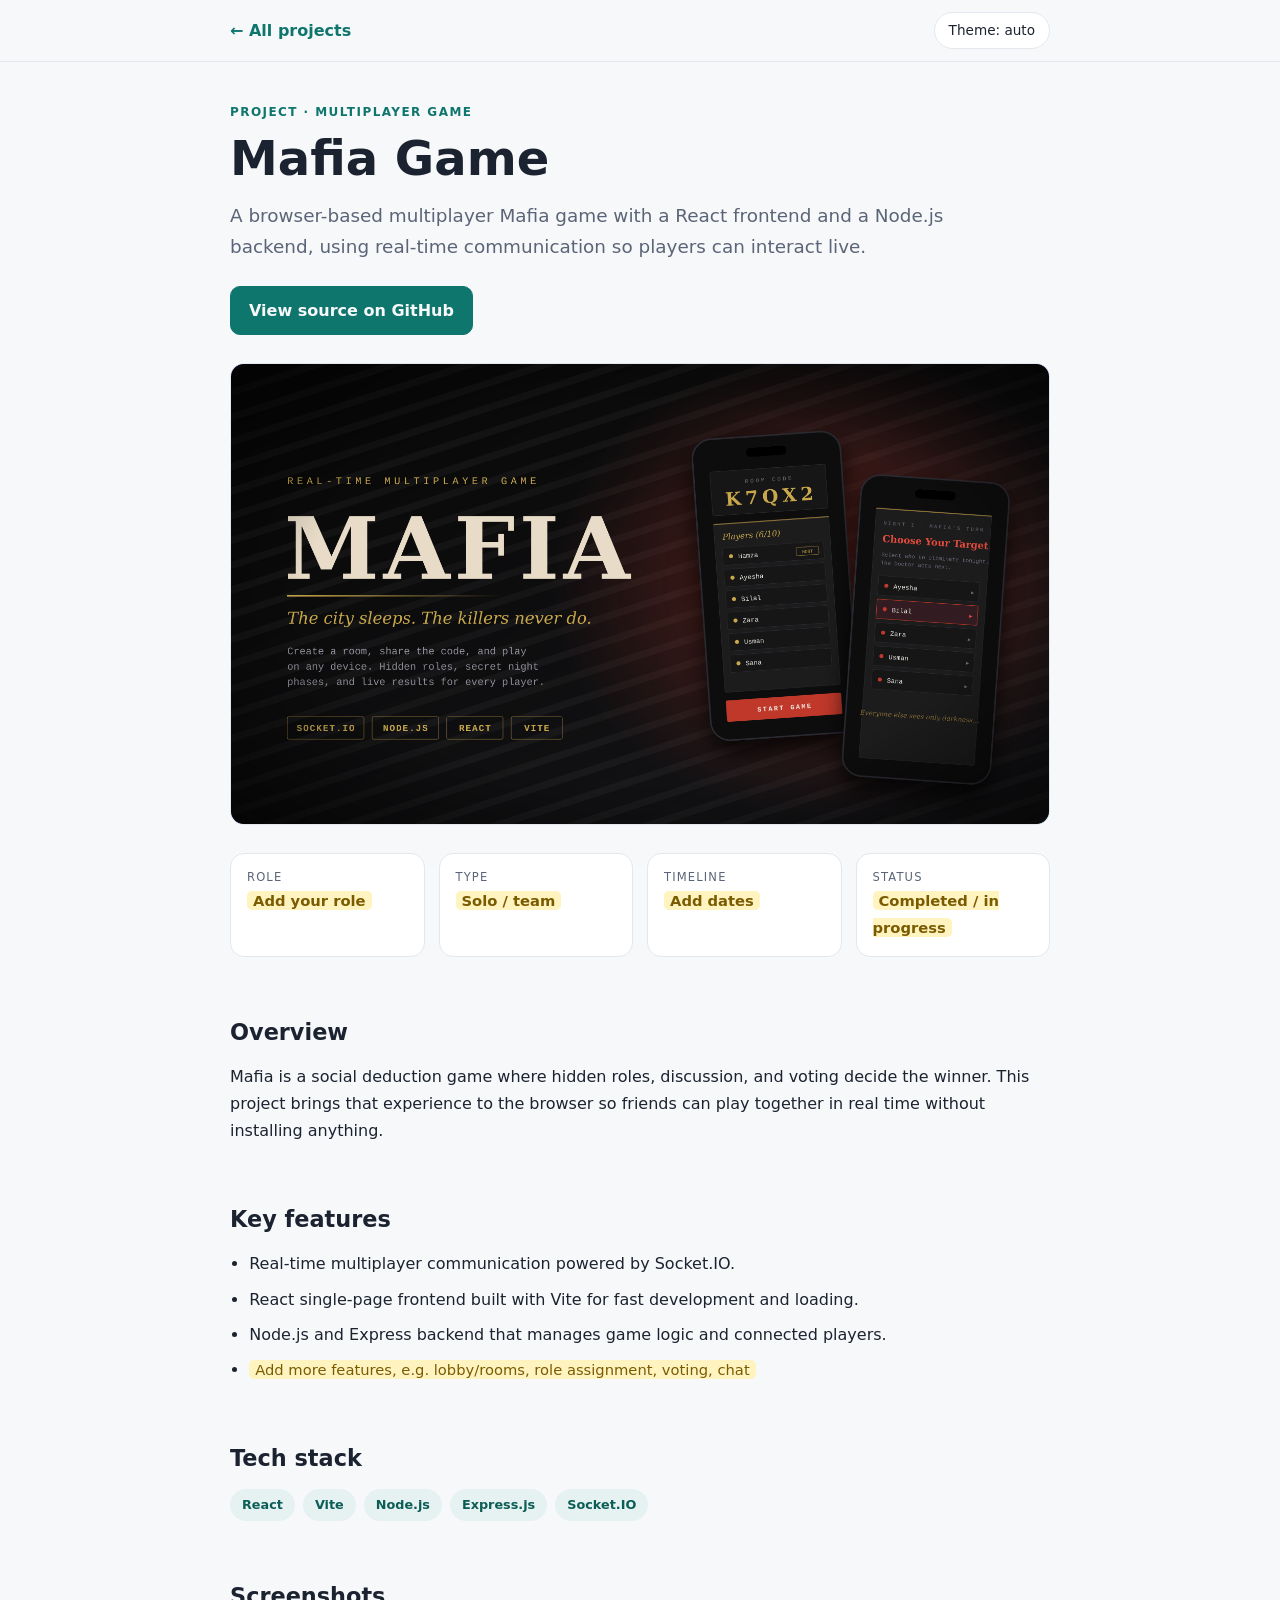
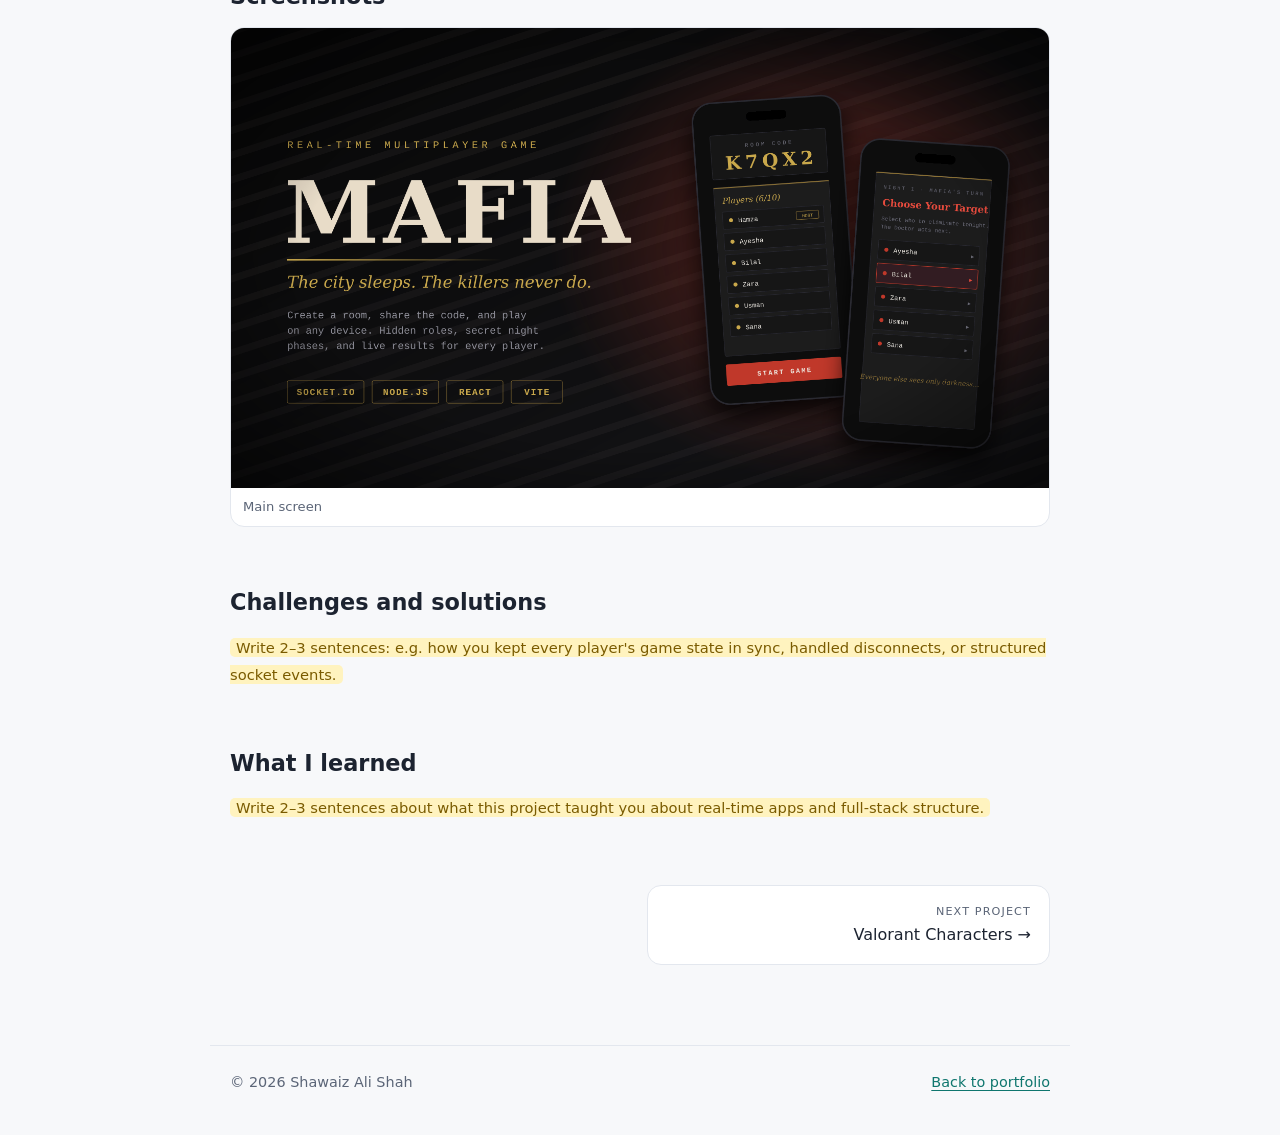
==== projects/mafia-game.html @ 3fe73243 "Projects added with Pages and Info" ====
<!doctype html>
<html lang="en">

<head>
    <meta charset="utf-8">
    <meta name="viewport" content="width=device-width, initial-scale=1, viewport-fit=cover">
    <meta name="description"
        content="Mafia Game — a browser-based multiplayer Mafia game built with React, Node.js, Express and Socket.IO.">
    <link rel="icon" type="image/png" href="../Assets/Logo.png">
    <title>Mafia Game | Shawaiz Ali Shah</title>
    <link rel="stylesheet" href="../project.css">
</head>

<body>
    <a class="skip" href="#content">Skip to content</a>

    <div class="topbar">
        <div class="topbar-in">
            <a class="back" href="../index.html#projects">&larr; All projects</a>
            <button class="theme" id="theme" type="button" aria-label="Switch colour theme">Theme: auto</button>
        </div>
    </div>

    <main id="content">
        <p class="eyebrow">Project · Multiplayer game</p>
        <h1>Mafia Game</h1>
        <p class="lead">A browser-based multiplayer Mafia game with a React frontend and a Node.js backend, using
            real-time communication so players can interact live.</p>

        <div class="actions">
            <a class="btn primary" href="https://github.com/Palentoist/Mafia-Game" target="_blank"
                rel="noopener noreferrer">View source on GitHub</a>
            <!-- Add a live demo button here once it is deployed:
      <a class="btn" href="YOUR-LIVE-URL" target="_blank" rel="noopener noreferrer">Live demo</a> -->
        </div>

        <div class="hero" style="--c1:#7c3aed;--c2:#0e7490">
            <img src="../Assets/Mafia-Game.png" alt="Screenshot of the Mafia Game project" onerror="this.remove()">
        </div>

        <ul class="meta">
            <li><span class="k">Role</span><span class="v"><span class="todo">Add your role</span></span></li>
            <li><span class="k">Type</span><span class="v"><span class="todo">Solo / team</span></span></li>
            <li><span class="k">Timeline</span><span class="v"><span class="todo">Add dates</span></span></li>
            <li><span class="k">Status</span><span class="v"><span class="todo">Completed / in progress</span></span>
            </li>
        </ul>

        <h2>Overview</h2>
        <p>Mafia is a social deduction game where hidden roles, discussion, and voting decide the winner. This project
            brings that experience to the browser so friends can play together in real time without installing anything.
        </p>

        <h2>Key features</h2>
        <ul class="features">
            <li>Real-time multiplayer communication powered by Socket.IO.</li>
            <li>React single-page frontend built with Vite for fast development and loading.</li>
            <li>Node.js and Express backend that manages game logic and connected players.</li>
            <li><span class="todo">Add more features, e.g. lobby/rooms, role assignment, voting, chat</span></li>
        </ul>

        <h2>Tech stack</h2>
        <ul class="chips">
            <li>React</li>
            <li>Vite</li>
            <li>Node.js</li>
            <li>Express.js</li>
            <li>Socket.IO</li>
        </ul>

        <h2>Screenshots</h2>
        <div class="gallery">
            <figure>
                <img src="../Assets/Mafia-Game.png" alt="Mafia Game main screen" loading="lazy"
                    onerror="this.closest('figure').remove()">
                <figcaption>Main screen</figcaption>
            </figure>
            <figure>
                <img src="../Assets/Mafia-Game-2.png" alt="Mafia Game second screen" loading="lazy"
                    onerror="this.closest('figure').remove()">
                <figcaption><span class="todo">Describe this screenshot</span></figcaption>
            </figure>
            <figure>
                <img src="../Assets/Mafia-Game-3.png" alt="Mafia Game third screen" loading="lazy"
                    onerror="this.closest('figure').remove()">
                <figcaption><span class="todo">Describe this screenshot</span></figcaption>
            </figure>
        </div>

        <h2>Challenges and solutions</h2>
        <p><span class="todo">Write 2–3 sentences: e.g. how you kept every player's game state in sync, handled
                disconnects, or structured socket events.</span></p>

        <h2>What I learned</h2>
        <p><span class="todo">Write 2–3 sentences about what this project taught you about real-time apps and full-stack
                structure.</span></p>

        <nav class="pager" aria-label="Project navigation">
            <span class="spacer"></span>
            <a class="next" href="valorant-characters.html"><small>Next project</small>Valorant Characters &rarr;</a>
        </nav>
    </main>

    <footer class="foot">
        <span>&copy; <span id="year">2026</span> Shawaiz Ali Shah</span>
        <a href="../index.html">Back to portfolio</a>
    </footer>

    <script src="../project.js"></script>
</body>

</html>
---- project.css ----
/* project.css — shared styles for all pages inside /projects/ */

:root {
    --bg: #f7f8fa;
    --fg: #1c2330;
    --muted: #5b6577;
    --card: #ffffff;
    --line: #e3e7ee;
    --accent: #0f766e;
    --chip-bg: #e6f2f1;
    --chip-fg: #0b5d56;
    --todo-bg: #fff3bf;
    --todo-fg: #7a5b00;
    --radius: 14px;
    --max: 860px;
}

@media (prefers-color-scheme: dark) {
    :root:not([data-theme="light"]) {
        --bg: #0b1220;
        --fg: #e6ebf5;
        --muted: #9aa6bd;
        --card: #121b2d;
        --line: #22304a;
        --accent: #5eead4;
        --chip-bg: #12302f;
        --chip-fg: #7ff0de;
        --todo-bg: #4a3b00;
        --todo-fg: #ffe28a;
    }
}

:root[data-theme="dark"] {
    --bg: #0b1220;
    --fg: #e6ebf5;
    --muted: #9aa6bd;
    --card: #121b2d;
    --line: #22304a;
    --accent: #5eead4;
    --chip-bg: #12302f;
    --chip-fg: #7ff0de;
    --todo-bg: #4a3b00;
    --todo-fg: #ffe28a;
}

* {
    box-sizing: border-box;
}

html {
    scroll-behavior: smooth;
}

body {
    margin: 0;
    background: var(--bg);
    color: var(--fg);
    font-family: system-ui, -apple-system, "Segoe UI", Roboto, Helvetica, Arial, sans-serif;
    line-height: 1.7;
    -webkit-font-smoothing: antialiased;
}

a {
    color: var(--accent);
    text-underline-offset: 3px;
}

a:hover {
    text-decoration-thickness: 2px;
}

img {
    max-width: 100%;
    display: block;
}

.skip {
    position: absolute;
    left: -999px;
    top: 8px;
    background: var(--accent);
    color: #000;
    padding: 8px 14px;
    border-radius: 8px;
    z-index: 100;
}

.skip:focus {
    left: 8px;
}

/* ---------- Top bar ---------- */
.topbar {
    position: sticky;
    top: 0;
    z-index: 20;
    backdrop-filter: blur(10px);
    background: color-mix(in srgb, var(--bg) 85%, transparent);
    border-bottom: 1px solid var(--line);
}

.topbar-in {
    max-width: var(--max);
    margin: 0 auto;
    padding: 12px 20px;
    display: flex;
    align-items: center;
    justify-content: space-between;
    gap: 12px;
}

.back {
    text-decoration: none;
    font-weight: 600;
    display: inline-flex;
    align-items: center;
    gap: 8px;
}

.back:hover {
    text-decoration: underline;
}

.theme {
    font: inherit;
    font-size: .85rem;
    color: var(--fg);
    background: var(--card);
    border: 1px solid var(--line);
    border-radius: 999px;
    padding: 6px 14px;
    cursor: pointer;
}

.theme:hover {
    border-color: var(--accent);
}

/* ---------- Layout ---------- */
main {
    max-width: var(--max);
    margin: 0 auto;
    padding: 40px 20px 80px;
}

.eyebrow {
    text-transform: uppercase;
    letter-spacing: .12em;
    font-size: .75rem;
    color: var(--accent);
    font-weight: 700;
    margin: 0 0 8px;
}

h1 {
    font-size: clamp(2rem, 5vw, 3rem);
    line-height: 1.15;
    margin: 0 0 14px;
}

.lead {
    font-size: 1.15rem;
    color: var(--muted);
    margin: 0 0 24px;
    max-width: 62ch;
}

h2 {
    font-size: 1.4rem;
    margin: 48px 0 12px;
    padding-top: 8px;
}

p {
    margin: 0 0 14px;
}

/* ---------- Hero ---------- */
.hero {
    position: relative;
    aspect-ratio: 16 / 9;
    border-radius: var(--radius);
    overflow: hidden;
    margin: 28px 0 8px;
    border: 1px solid var(--line);
    background: linear-gradient(135deg, var(--c1, #0f766e), var(--c2, #1e3a8a));
}

.hero img {
    position: absolute;
    inset: 0;
    width: 100%;
    height: 100%;
    object-fit: cover;
}

/* ---------- Buttons ---------- */
.actions {
    display: flex;
    flex-wrap: wrap;
    gap: 12px;
    margin: 0 0 8px;
}

.btn {
    display: inline-flex;
    align-items: center;
    gap: 8px;
    padding: 10px 18px;
    border-radius: 10px;
    font-weight: 600;
    text-decoration: none;
    border: 1px solid var(--accent);
    color: var(--accent);
    transition: transform .15s ease, background .15s ease;
}

.btn:hover {
    transform: translateY(-2px);
    background: var(--chip-bg);
}

.btn.primary {
    background: var(--accent);
    color: var(--bg);
}

.btn.primary:hover {
    background: var(--accent);
    opacity: .9;
}

/* ---------- Meta grid ---------- */
.meta {
    display: grid;
    grid-template-columns: repeat(auto-fit, minmax(170px, 1fr));
    gap: 14px;
    margin: 28px 0 0;
    padding: 0;
    list-style: none;
}

.meta li {
    background: var(--card);
    border: 1px solid var(--line);
    border-radius: var(--radius);
    padding: 14px 16px;
}

.meta .k {
    display: block;
    font-size: .72rem;
    text-transform: uppercase;
    letter-spacing: .1em;
    color: var(--muted);
}

.meta .v {
    font-weight: 600;
}

/* ---------- Lists & chips ---------- */
.features {
    padding-left: 1.2rem;
    margin: 0 0 14px;
}

.features li {
    margin-bottom: 8px;
}

.chips {
    display: flex;
    flex-wrap: wrap;
    gap: 8px;
    list-style: none;
    padding: 0;
    margin: 0 0 14px;
}

.chips li {
    background: var(--chip-bg);
    color: var(--chip-fg);
    font-size: .8rem;
    font-weight: 600;
    padding: 5px 12px;
    border-radius: 999px;
}

/* ---------- Gallery ---------- */
.gallery {
    display: grid;
    grid-template-columns: repeat(auto-fit, minmax(260px, 1fr));
    gap: 16px;
    margin: 8px 0 0;
}

.gallery figure {
    margin: 0;
    border: 1px solid var(--line);
    border-radius: var(--radius);
    overflow: hidden;
    background: var(--card);
}

.gallery img {
    width: 100%;
    height: auto;
    cursor: zoom-in;
}

.gallery figcaption {
    padding: 8px 12px;
    font-size: .82rem;
    color: var(--muted);
}

/* ---------- Highlighted placeholders (remove once filled in) ---------- */
.todo {
    background: var(--todo-bg);
    color: var(--todo-fg);
    padding: 1px 6px;
    border-radius: 5px;
    font-size: .92em;
}

/* ---------- Prev / next ---------- */
.pager {
    display: grid;
    grid-template-columns: 1fr 1fr;
    gap: 14px;
    margin-top: 64px;
}

.pager a {
    display: block;
    padding: 16px 18px;
    background: var(--card);
    border: 1px solid var(--line);
    border-radius: var(--radius);
    text-decoration: none;
    color: var(--fg);
    transition: border-color .15s ease, transform .15s ease;
}

.pager a:hover {
    border-color: var(--accent);
    transform: translateY(-2px);
}

.pager small {
    display: block;
    color: var(--muted);
    text-transform: uppercase;
    letter-spacing: .1em;
    font-size: .7rem;
}

.pager .next {
    text-align: right;
}

.pager .spacer {
    visibility: hidden;
}

/* ---------- Footer ---------- */
.foot {
    max-width: var(--max);
    margin: 0 auto;
    padding: 24px 20px 40px;
    border-top: 1px solid var(--line);
    color: var(--muted);
    font-size: .9rem;
    display: flex;
    justify-content: space-between;
    flex-wrap: wrap;
    gap: 8px;
}

/* ---------- Lightbox ---------- */
.lightbox {
    position: fixed;
    inset: 0;
    background: rgba(0, 0, 0, .85);
    display: none;
    align-items: center;
    justify-content: center;
    padding: 24px;
    z-index: 200;
    cursor: zoom-out;
}

.lightbox.open {
    display: flex;
}

.lightbox img {
    max-height: 92vh;
    max-width: 96vw;
    border-radius: 10px;
}

@media (max-width: 560px) {
    .pager {
        grid-template-columns: 1fr;
    }

    .pager .next {
        text-align: left;
    }
}

@media (prefers-reduced-motion: reduce) {
    * {
        transition: none !important;
        scroll-behavior: auto !important;
    }
}
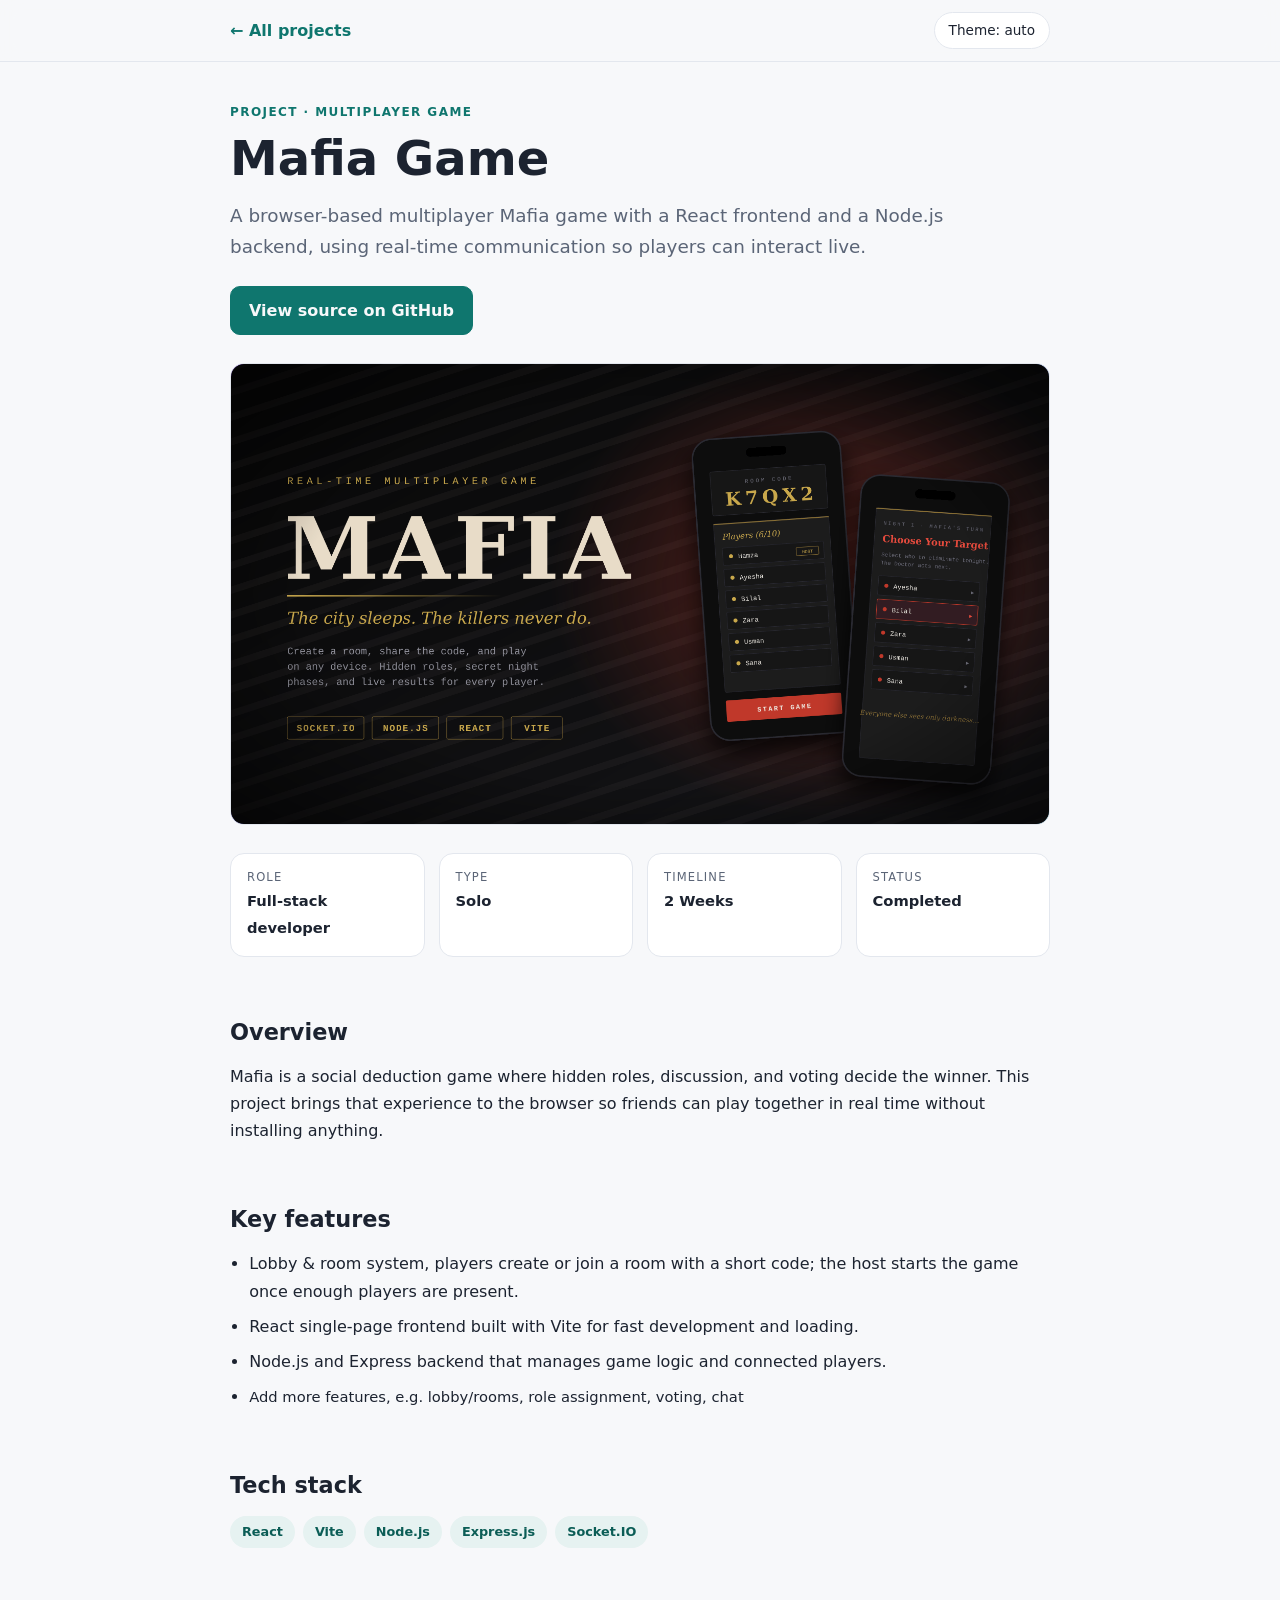
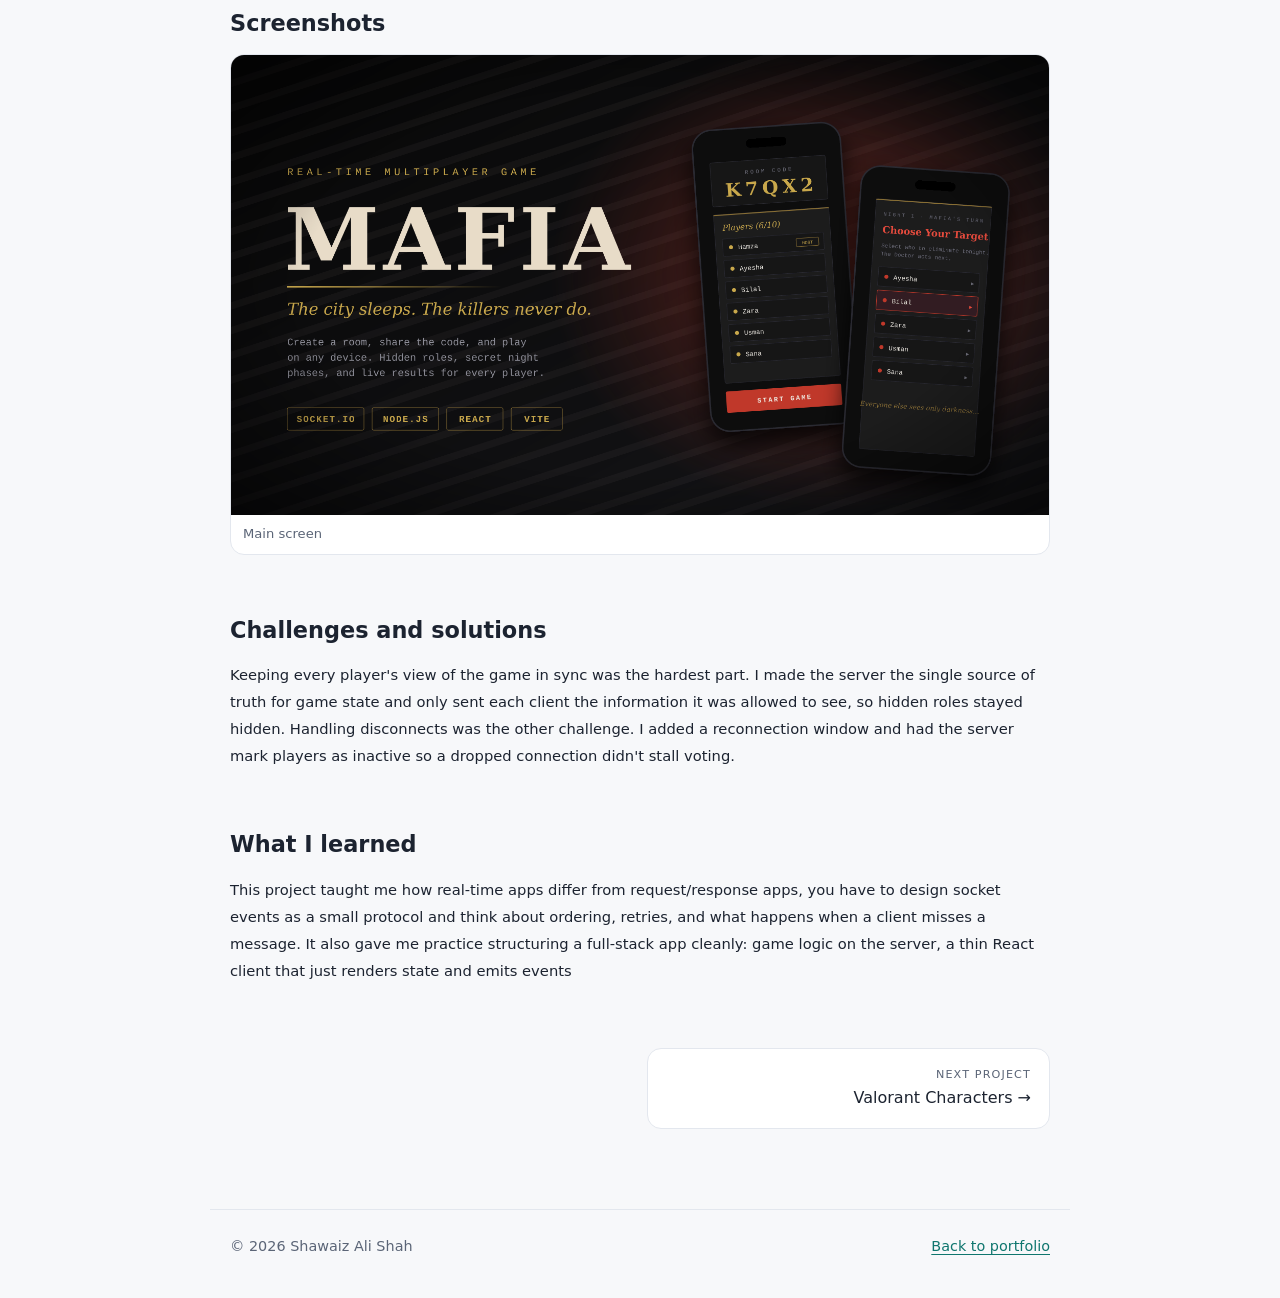
==== commit cbe93d1d: "Mafia Game Info Added" ====
--- a/projects/mafia-game.html
+++ b/projects/mafia-game.html
@@ -39,10 +39,10 @@
         </div>
 
         <ul class="meta">
-            <li><span class="k">Role</span><span class="v"><span class="todo">Add your role</span></span></li>
-            <li><span class="k">Type</span><span class="v"><span class="todo">Solo / team</span></span></li>
-            <li><span class="k">Timeline</span><span class="v"><span class="todo">Add dates</span></span></li>
-            <li><span class="k">Status</span><span class="v"><span class="todo">Completed / in progress</span></span>
+            <li><span class="k">Role</span><span class="v"><span class="todo">Full-stack developer</span></span></li>
+            <li><span class="k">Type</span><span class="v"><span class="todo">Solo</span></span></li>
+            <li><span class="k">Timeline</span><span class="v"><span class="todo">2 Weeks</span></span></li>
+            <li><span class="k">Status</span><span class="v"><span class="todo">Completed</span></span>
             </li>
         </ul>
 
@@ -53,7 +53,7 @@
 
         <h2>Key features</h2>
         <ul class="features">
-            <li>Real-time multiplayer communication powered by Socket.IO.</li>
+            <li>Lobby & room system, players create or join a room with a short code; the host starts the game once enough players are present.</li>
             <li>React single-page frontend built with Vite for fast development and loading.</li>
             <li>Node.js and Express backend that manages game logic and connected players.</li>
             <li><span class="todo">Add more features, e.g. lobby/rooms, role assignment, voting, chat</span></li>
@@ -88,12 +88,11 @@
         </div>
 
         <h2>Challenges and solutions</h2>
-        <p><span class="todo">Write 2–3 sentences: e.g. how you kept every player's game state in sync, handled
-                disconnects, or structured socket events.</span></p>
+        <p><span class="todo">Keeping every player's view of the game in sync was the hardest part. I made the server the single source of truth for game state and only sent each client the information it was allowed to see, so hidden roles stayed hidden. Handling disconnects was the other challenge. I added a reconnection window and had the server mark players as inactive so a dropped connection didn't stall voting.
+        </span></p>
 
         <h2>What I learned</h2>
-        <p><span class="todo">Write 2–3 sentences about what this project taught you about real-time apps and full-stack
-                structure.</span></p>
+        <p><span class="todo">This project taught me how real-time apps differ from request/response apps, you have to design socket events as a small protocol and think about ordering, retries, and what happens when a client misses a message. It also gave me practice structuring a full-stack app cleanly: game logic on the server, a thin React client that just renders state and emits events</span></p>
 
         <nav class="pager" aria-label="Project navigation">
             <span class="spacer"></span>
--- a/project.css
+++ b/project.css
@@ -416,4 +416,10 @@
         transition: none !important;
         scroll-behavior: auto !important;
     }
+}
+
+.todo {
+    background: none;
+    color: inherit;
+    padding: 0;
 }
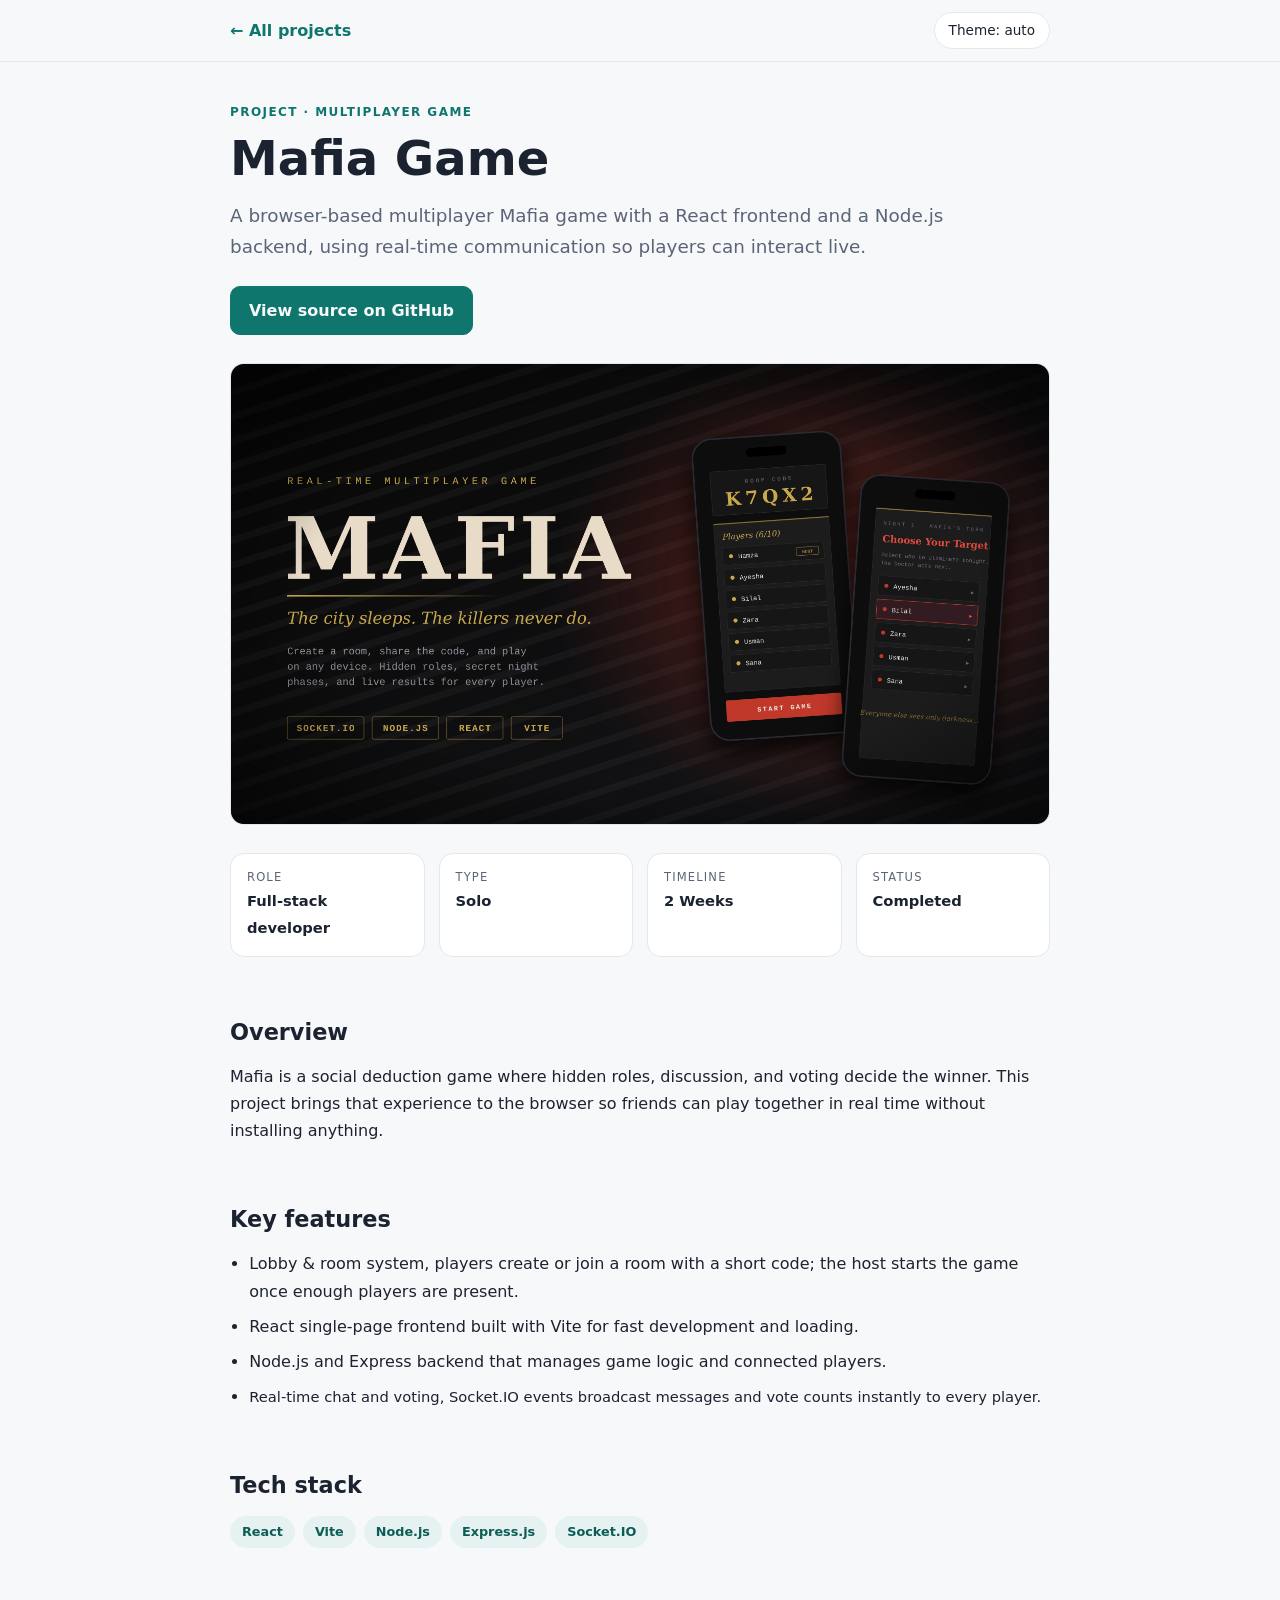
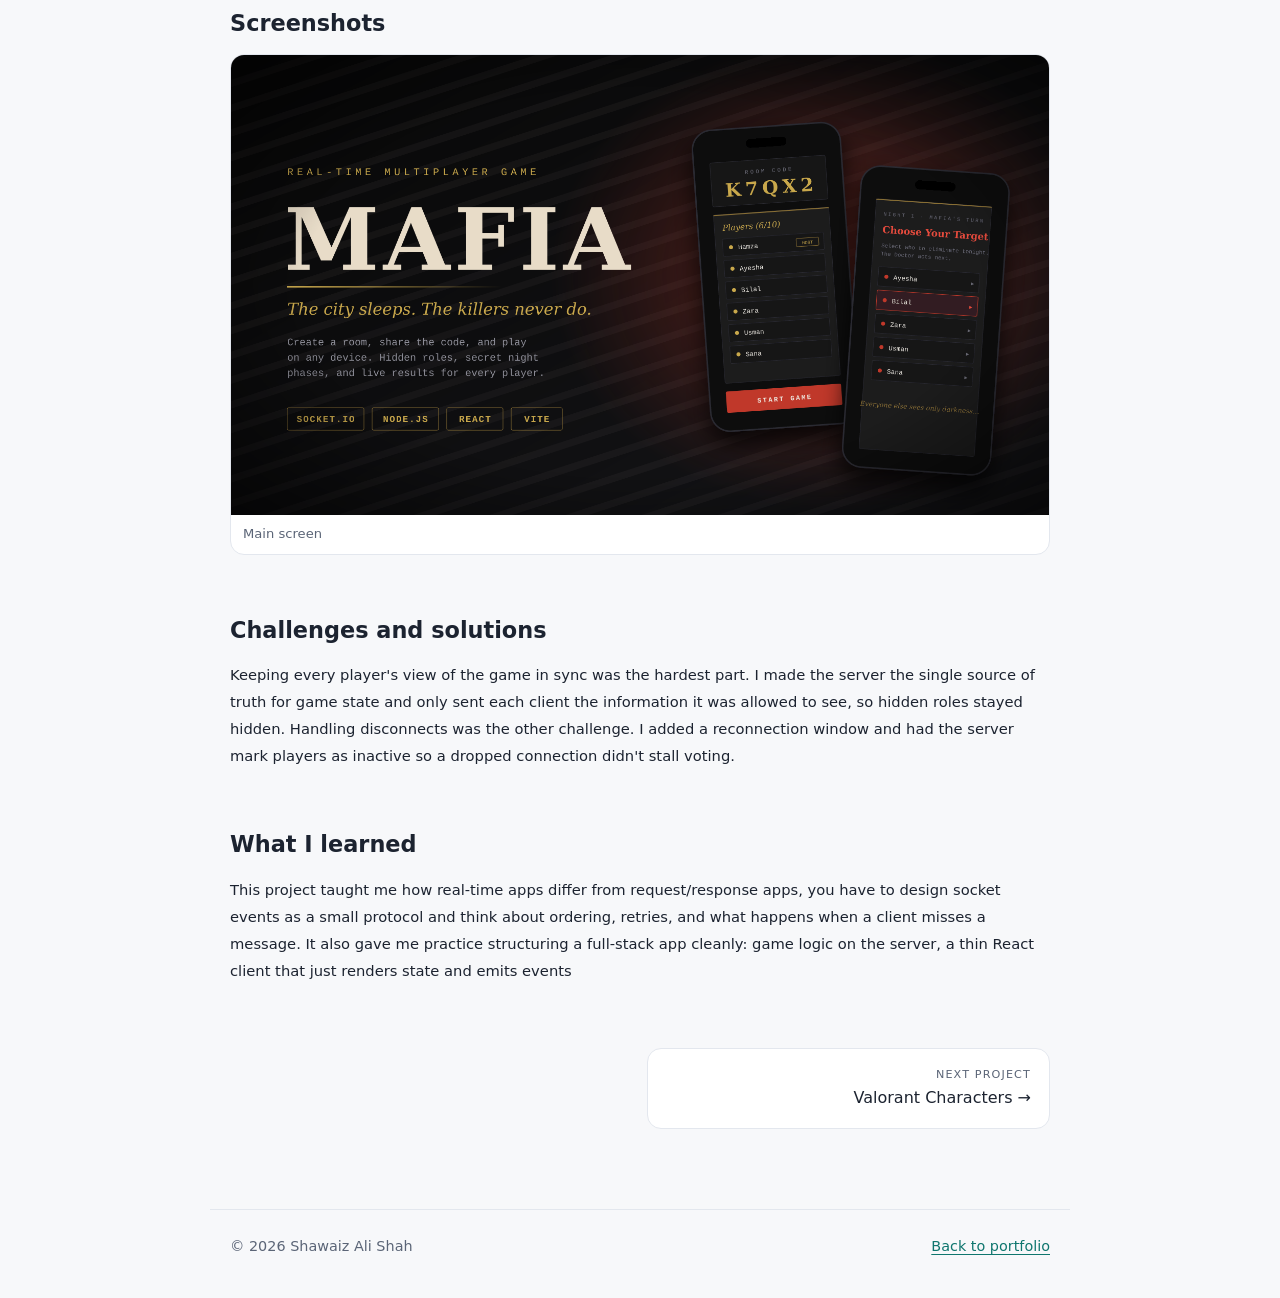
==== commit e9b801aa: "Features Added mafia Porject" ====
--- a/projects/mafia-game.html
+++ b/projects/mafia-game.html
@@ -56,7 +56,7 @@
             <li>Lobby & room system, players create or join a room with a short code; the host starts the game once enough players are present.</li>
             <li>React single-page frontend built with Vite for fast development and loading.</li>
             <li>Node.js and Express backend that manages game logic and connected players.</li>
-            <li><span class="todo">Add more features, e.g. lobby/rooms, role assignment, voting, chat</span></li>
+            <li><span class="todo">Real-time chat and voting, Socket.IO events broadcast messages and vote counts instantly to every player.</span></li>
         </ul>
 
         <h2>Tech stack</h2>
